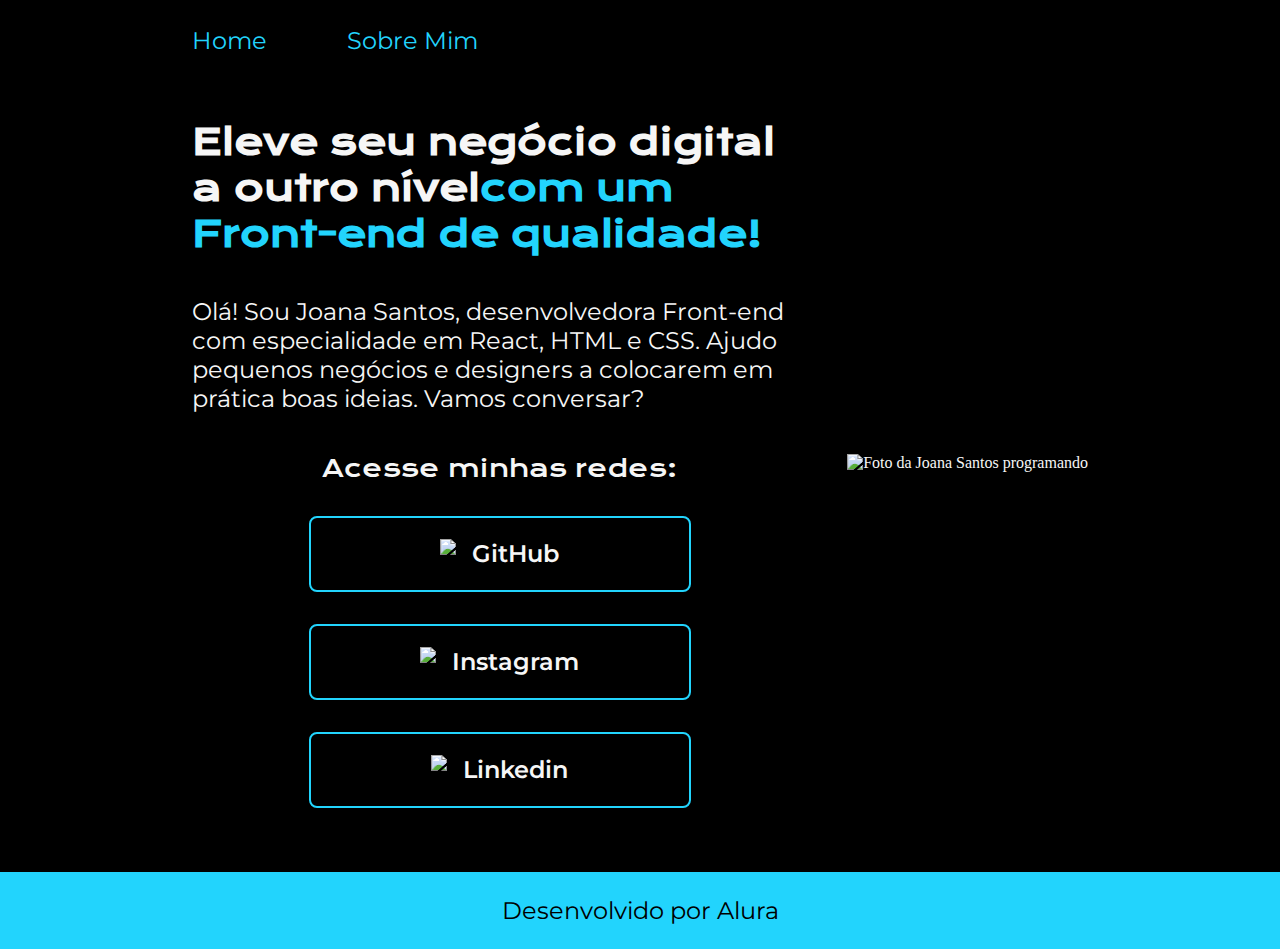
==== index.html @ 811b66d3 "estudando" ====
<!DOCTYPE html>
<html lang="pt-br">

<head>
    <meta charset="UTF-8">
    <meta http-equiv="X-UA-Compatible" content="IE=edge">
    <meta name="viewport" content="width=device-width, initial-scale=1.0">
    <title>Portifolio</title>
    <link rel="stylesheet" href="./styles/style.css">
</head>

<body>
    <header class="cabecalho">
        <nav class="cabecalho__menu">
            <a href="./index.html" class="cabecalho__menu__link">Home</a>
            <a href="./about.html" class="cabecalho__menu__link">Sobre Mim</a>
        </nav>
    </header>
    <main class="apresentacao">
        <section class="apresentacao__conteudo">
            <h1 class="apresentacao__conteudo__titulo">Eleve seu negócio digital a outro nível<strong 
            class="titulo-destaque">com um Front-end de qualidade!
            </strong></h1>
            <p class="apresentacao__conteudo__texto">Olá! Sou Joana Santos, desenvolvedora
            Front-end com especialidade em React, HTML e
            CSS. Ajudo pequenos negócios e designers a
            colocarem em prática boas ideias. Vamos
            conversar?</p>
            <div class="apresentacao__links">
                <h2 class="apresentacao__links__subtitulo">Acesse minhas redes:</h2>
                <a class="apresentacao__links__link" href="https://github.com/kahuanvtl">
                    <img src="../Portifolio-HTML-e-CSS-Curso2/assets/images/github.png"/> 
                    GitHub
                </a>
                <a class="apresentacao__links__link" href="https://instagram.com/kahuanvitelli">
                    <img src="../Portifolio-HTML-e-CSS-Curso2/assets/images/instagram.png"/> 
                    Instagram
                </a>
                <a class="apresentacao__links__link" href="https://linkedin.com/in/kahuanvitelli">
                    <img src="../Portifolio-HTML-e-CSS-Curso2/assets/images/linkedin.png"/> 
                    Linkedin
                </a>
            </div>
        </section>
        <img src="../Portifolio-HTML-e-CSS-Curso2/assets/images/Imagem.png" alt="Foto da Joana Santos programando">
    </main>
    <footer class="rodape">
        <p>Desenvolvido por Alura</p>
    </footer>
</body>

</html>
---- styles/style.css ----
@import url('https://fonts.googleapis.com/css2?family=Krona+One&family=Montserrat:wght@400;600&display=swap');

:root{
    --cor-primaria: #000000;
    --cor-secundaria: #f6f6f6;
    --cor-terciaria: #22D4FD;
}

*{
    margin: 0;
    padding: 0;
}

body{
    box-sizing: border-box;
    background-color: var(--cor-primaria);
    color: var( --cor-secundaria);
}

.cabecalho{
    padding: 2% 0% 0% 15%;
}

.cabecalho__menu{
    display: flex;
    gap: 80px;
}

.cabecalho__menu__link{
    font-family: 'Montserrat', sans-serif;
    font-size: 24px;
    font-weight: 400;
    color: var(--cor-terciaria);
    text-decoration: none;
}

.apresentacao{
    padding: 5% 15%;
    display: flex;
    align-items: center;
    justify-content: space-between;
}
.apresentacao__conteudo{
    width: 615px;
    display: flex;
    flex-direction: column;
    gap: 40px;
}

.apresentacao__conteudo__titulo{
    font-size: 36px;
    font-family: 'Krona One', sans-serif;
}

.titulo-destaque{
    color: var(--cor-terciaria);
}

.apresentacao__conteudo__texto{
    font-size: 24px;
    font-family: 'Montserrat', sans-serif;
}

.apresentacao__links{
    display: flex;
    flex-direction: column;
    justify-content: space-between;
    align-items: center;
    gap: 32px;
}

.apresentacao__links__subtitulo{
    font-family:'Krona One', 'sans-serif';
    font-weight: 400;
    font-size: 24px;
}

.apresentacao__links__link{
    /* background-color: var(--cor-terciaria); */
    display: flex;
    justify-content: center;
    gap: 16px;
    width: 378px;
    text-align: center;
    border-radius: 8px;
    font-size: 24px;
    font-weight: 600;
    padding: 21.5px 0;
    text-decoration: none;
    color: var( --cor-secundaria);
    font-family: 'Montserrat', sans-serif;
    border: 2px solid var(--cor-terciaria);
}

.apresentacao__links__link:hover{
    background-color: #272727;
}

.rodape{
    color: var(--cor-primaria);
    background-color: var(--cor-terciaria);
    padding: 24px;
    text-align: center;
    font-family: 'Montserrat', sans-serif;
    font-size: 24px;
    font-weight: 400;
}
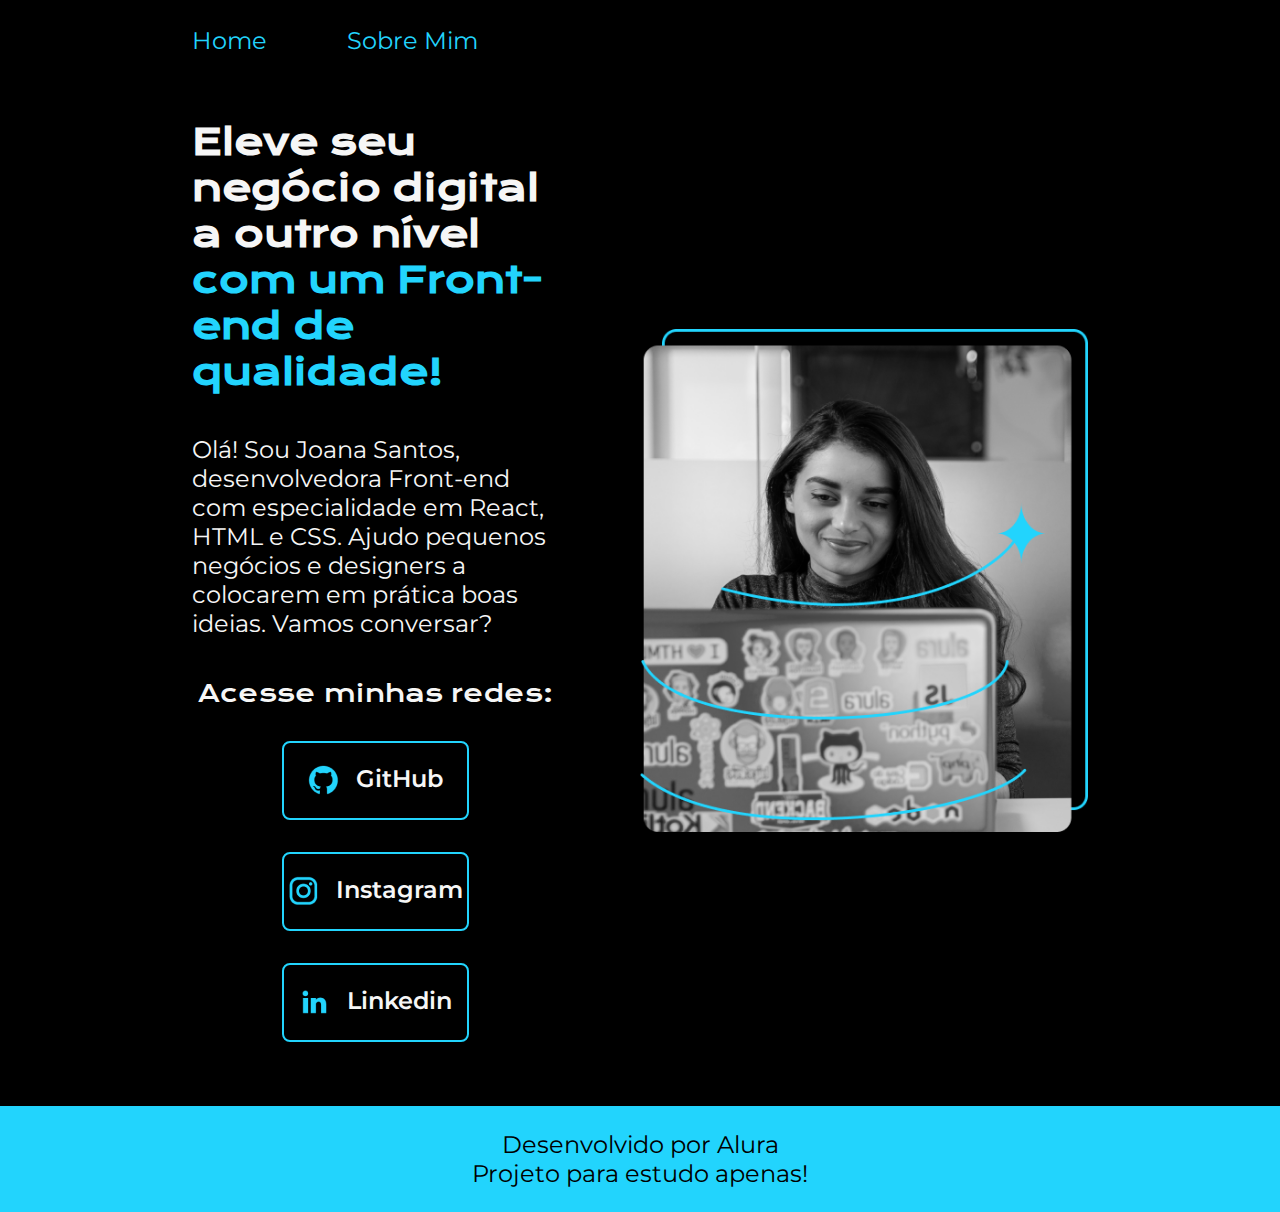
==== commit 6c9b6c82: "Finalizando estudo de css e resoponsividade" ====
--- a/index.html
+++ b/index.html
@@ -19,7 +19,7 @@
     <main class="apresentacao">
         <section class="apresentacao__conteudo">
             <h1 class="apresentacao__conteudo__titulo">Eleve seu negócio digital a outro nível<strong 
-            class="titulo-destaque">com um Front-end de qualidade!
+            class="titulo-destaque"> com um Front-end de qualidade!
             </strong></h1>
             <p class="apresentacao__conteudo__texto">Olá! Sou Joana Santos, desenvolvedora
             Front-end com especialidade em React, HTML e
@@ -28,25 +28,28 @@
             conversar?</p>
             <div class="apresentacao__links">
                 <h2 class="apresentacao__links__subtitulo">Acesse minhas redes:</h2>
-                <a class="apresentacao__links__link" href="https://github.com/kahuanvtl">
-                    <img src="../Portifolio-HTML-e-CSS-Curso2/assets/images/github.png"/> 
+                <a class="apresentacao__links__navegacao" href="https://github.com/kahuanvtl">
+                    <img src="assets/images/github.png"/> 
                     GitHub
                 </a>
-                <a class="apresentacao__links__link" href="https://instagram.com/kahuanvitelli">
-                    <img src="../Portifolio-HTML-e-CSS-Curso2/assets/images/instagram.png"/> 
+                <a class="apresentacao__links__navegacao" href="https://instagram.com/kahuanvitelli">
+                    <img src="assets/images/instagram.png"/> 
                     Instagram
                 </a>
-                <a class="apresentacao__links__link" href="https://linkedin.com/in/kahuanvitelli">
-                    <img src="../Portifolio-HTML-e-CSS-Curso2/assets/images/linkedin.png"/> 
+                <a class="apresentacao__links__navegacao" href="https://linkedin.com/in/kahuanvitelli">
+                    <img src="./assets/images/linkedin.png"/> 
                     Linkedin
                 </a>
             </div>
         </section>
-        <img src="../Portifolio-HTML-e-CSS-Curso2/assets/images/Imagem.png" alt="Foto da Joana Santos programando">
+        <img  class="apresentacao__imagem" src="assets/images/Imagem.png" alt="Foto da Joana Santos programando">
     </main>
     <footer class="rodape">
         <p>Desenvolvido por Alura</p>
+        <p>Projeto para estudo apenas!</p>
     </footer>
 </body>
 
-</html>+
+</html>
+
--- a/styles/style.css
+++ b/styles/style.css
@@ -28,7 +28,7 @@
 
 .cabecalho__menu__link{
     font-family: 'Montserrat', sans-serif;
-    font-size: 24px;
+    font-size: 1.5rem;
     font-weight: 400;
     color: var(--cor-terciaria);
     text-decoration: none;
@@ -39,16 +39,17 @@
     display: flex;
     align-items: center;
     justify-content: space-between;
+    gap: 82px;
 }
 .apresentacao__conteudo{
-    width: 615px;
+    width: 50%;
     display: flex;
     flex-direction: column;
     gap: 40px;
 }
 
 .apresentacao__conteudo__titulo{
-    font-size: 36px;
+    font-size: 2.25rem;
     font-family: 'Krona One', sans-serif;
 }
 
@@ -57,7 +58,7 @@
 }
 
 .apresentacao__conteudo__texto{
-    font-size: 24px;
+    font-size: 1.5rem;
     font-family: 'Montserrat', sans-serif;
 }
 
@@ -72,18 +73,18 @@
 .apresentacao__links__subtitulo{
     font-family:'Krona One', 'sans-serif';
     font-weight: 400;
-    font-size: 24px;
+    font-size: 1.5rem;
 }
 
-.apresentacao__links__link{
+.apresentacao__links__navegacao{
     /* background-color: var(--cor-terciaria); */
     display: flex;
     justify-content: center;
     gap: 16px;
-    width: 378px;
+    width: 50%;
     text-align: center;
     border-radius: 8px;
-    font-size: 24px;
+    font-size: 1.5rem;
     font-weight: 600;
     padding: 21.5px 0;
     text-decoration: none;
@@ -96,12 +97,36 @@
     background-color: #272727;
 }
 
+.apresentacao__imagem{
+    width: 50%;
+}
+
 .rodape{
     color: var(--cor-primaria);
     background-color: var(--cor-terciaria);
-    padding: 24px;
+    padding: 1.5rem;
     text-align: center;
     font-family: 'Montserrat', sans-serif;
     font-size: 24px;
     font-weight: 400;
+}
+
+@media(max-width: 1200px){
+    .cabecalho{
+        padding: 10%;
+    }
+    
+    .cabecalho__menu{
+        justify-content: center;
+    }
+
+    .apresentacao {
+        flex-direction: column-reverse;
+        padding: 5%;
+    }
+
+    .apresentacao__conteudo{
+        width: auto;
+    }
+
 }